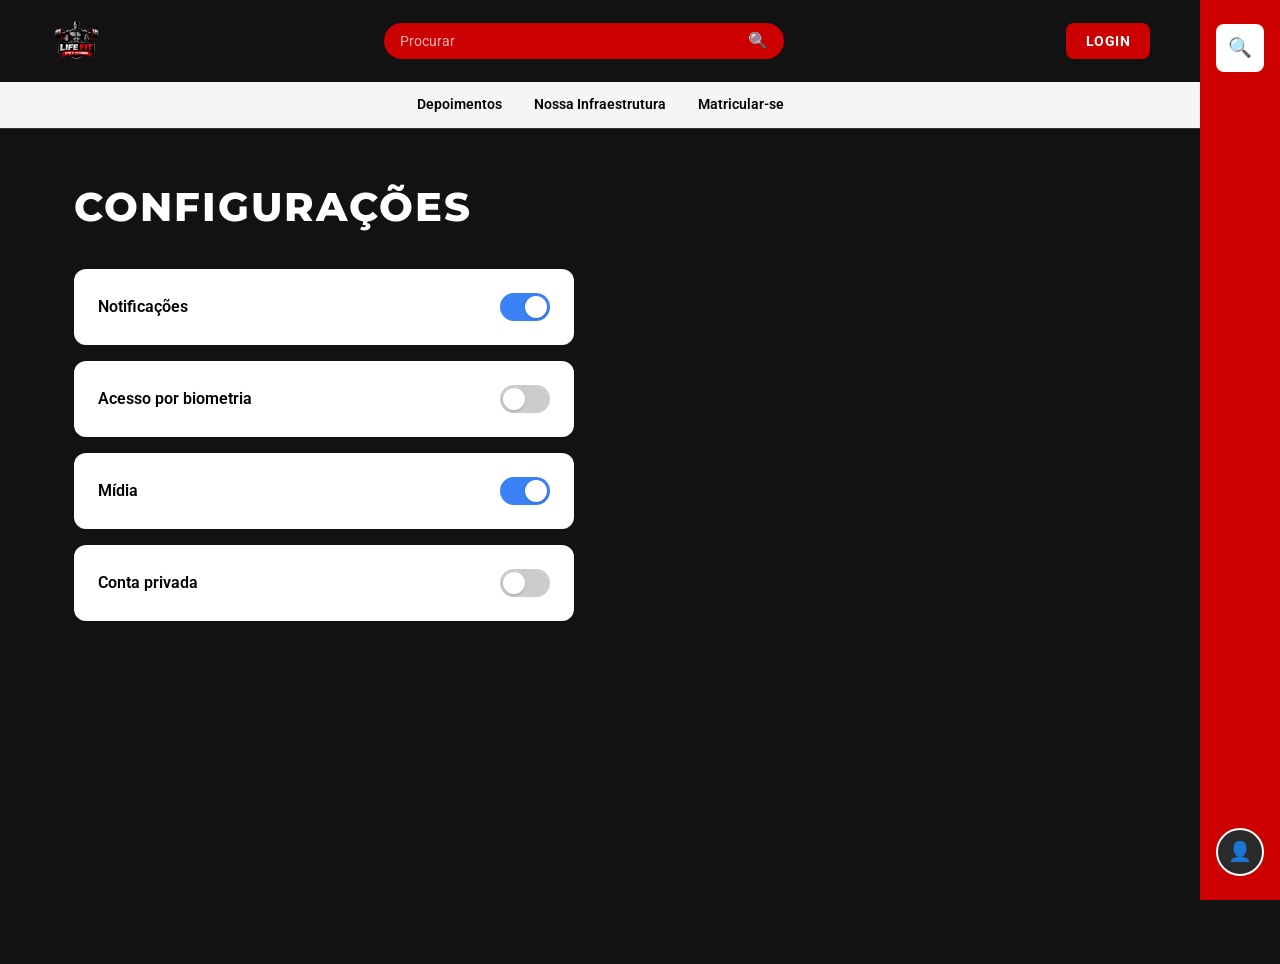
==== pages/configuracoes.html @ d3564101 "feat: refatora site LifeFit conforme Figma da academia" ====
<!DOCTYPE html>
<html lang="pt-BR">
<head>
  <meta charset="UTF-8">
  <meta name="viewport" content="width=device-width, initial-scale=1.0">
  <title>Configurações | LifeFit</title>
  <link rel="preconnect" href="https://fonts.googleapis.com">
  <link rel="preconnect" href="https://fonts.gstatic.com" crossorigin>
  <link href="https://fonts.googleapis.com/css2?family=Montserrat:wght@600;700;800&family=Roboto:wght@400;500;700&display=swap" rel="stylesheet">
  <link rel="stylesheet" href="../css/reset.css">
  <link rel="stylesheet" href="../css/variables.css">
  <link rel="stylesheet" href="../css/style.css">
  <link rel="stylesheet" href="../css/responsive.css">
</head>
<body class="has-bottom-nav">

  <div class="app-layout">
    <div class="app-main">
      <header class="header">
        <div class="header__top">
          <a href="../index.html" class="logo">
            <img src="../assets/images/logo.png" alt="LifeFit">
          </a>
          <div class="header__search">
            <input type="search" placeholder="Procurar">
            <span class="header__search-icon">🔍</span>
          </div>
          <a href="login.html" class="btn btn--red">Login</a>
          <button class="menu-toggle" id="menuToggle" aria-label="Abrir menu">
            <span class="menu-toggle__bar"></span>
            <span class="menu-toggle__bar"></span>
            <span class="menu-toggle__bar"></span>
          </button>
        </div>
        <nav class="subnav" id="subnav">
          <a href="depoimentos.html" class="subnav__link">Depoimentos</a>
          <a href="infraestrutura.html" class="subnav__link">Nossa Infraestrutura</a>
          <a href="planos.html" class="subnav__link">Matricular-se</a>
        </nav>
      </header>

      <main class="page-section container">
        <h1 class="page-title">Configurações</h1>

        <div class="settings-list">
          <div class="settings-item">
            <span>Notificações</span>
            <button class="toggle toggle--on" data-toggle aria-label="Notificações">
              <span class="toggle__knob"></span>
            </button>
          </div>
          <div class="settings-item">
            <span>Acesso por biometria</span>
            <button class="toggle" data-toggle aria-label="Biometria">
              <span class="toggle__knob"></span>
            </button>
          </div>
          <div class="settings-item">
            <span>Mídia</span>
            <button class="toggle toggle--on" data-toggle aria-label="Mídia">
              <span class="toggle__knob"></span>
            </button>
          </div>
          <div class="settings-item">
            <span>Conta privada</span>
            <button class="toggle" data-toggle aria-label="Conta privada">
              <span class="toggle__knob"></span>
            </button>
          </div>
        </div>
      </main>

      <nav class="bottom-nav">
        <ul class="bottom-nav__list">
          <li><a href="perfil.html" class="bottom-nav__link"><span class="bottom-nav__icon">👤</span>Perfil</a></li>
          <li><a href="../index.html" class="bottom-nav__link"><span class="bottom-nav__icon">🏠</span>Início</a></li>
          <li><a href="configuracoes.html" class="bottom-nav__link bottom-nav__link--active"><span class="bottom-nav__icon">⚙️</span>Config</a></li>
        </ul>
      </nav>
    </div>
    <aside class="sidebar">
      <div class="sidebar__search">🔍</div>
      <a href="perfil.html" class="sidebar__avatar">👤</a>
    </aside>
  </div>

  <script src="../js/main.js"></script>
  <script src="../js/configuracoes.js"></script>
</body>
</html>
---- css/variables.css ----
/* Variáveis do LifeFit Gym - baseado no Figma */
:root {
  /* Cores principais */
  --color-red: #cc0000;
  --color-red-dark: #a30000;
  --color-red-light: #ff1a1a;

  /* Fundos */
  --color-bg-dark: #121212;
  --color-bg-card: #2a2a2a;
  --color-bg-input: #ffffff;
  --color-bg-nav: #f5f5f5;

  /* Texto */
  --color-white: #ffffff;
  --color-black: #000000;
  --color-gray: #999999;
  --color-gray-light: #cccccc;

  /* Tipografia */
  --font-main: 'Roboto', sans-serif;
  --font-title: 'Montserrat', sans-serif;

  /* Espaçamentos */
  --space-xs: 0.5rem;
  --space-sm: 1rem;
  --space-md: 1.5rem;
  --space-lg: 2rem;
  --space-xl: 3rem;

  /* Bordas */
  --radius-sm: 8px;
  --radius-md: 12px;
  --radius-lg: 20px;
  --radius-full: 9999px;

  /* Layout */
  --sidebar-width: 80px;
  --header-height: 60px;
  --subnav-height: 44px;
  --bottom-nav-height: 64px;
  --container-width: 1100px;
}
---- css/style.css ----
/* Estilos principais - LifeFit Gym & Training */

body {
  font-family: var(--font-main);
  font-size: 1rem;
  line-height: 1.5;
  color: var(--color-white);
  background-color: var(--color-bg-dark);
  min-height: 100vh;
}

body.has-bottom-nav {
  padding-bottom: var(--bottom-nav-height);
}

/* Layout com sidebar vermelha (desktop) */
.app-layout {
  display: flex;
  min-height: 100vh;
}

.app-main {
  flex: 1;
  min-width: 0;
}

.sidebar {
  display: none;
  width: var(--sidebar-width);
  background: var(--color-red);
  flex-direction: column;
  align-items: center;
  justify-content: space-between;
  padding: var(--space-md) 0;
  position: fixed;
  right: 0;
  top: 0;
  bottom: 0;
  z-index: 100;
}

.sidebar__search {
  width: 48px;
  height: 48px;
  background: var(--color-white);
  border-radius: var(--radius-sm);
  display: flex;
  align-items: center;
  justify-content: center;
  font-size: 1.2rem;
}

.sidebar__avatar {
  width: 48px;
  height: 48px;
  border-radius: 50%;
  background: var(--color-bg-card);
  border: 2px solid var(--color-white);
  display: flex;
  align-items: center;
  justify-content: center;
  font-size: 1.2rem;
}

.container {
  max-width: var(--container-width);
  margin: 0 auto;
  padding: 0 var(--space-md);
}

/* Header */
.header {
  background: var(--color-bg-dark);
  border-bottom: 1px solid #333;
}

.header__top {
  display: flex;
  align-items: center;
  gap: var(--space-sm);
  padding: var(--space-sm) var(--space-md);
  max-width: calc(var(--container-width) + var(--space-md) * 2);
  margin: 0 auto;
}

.logo img {
  height: 50px;
  width: auto;
}

.header__search {
  flex: 1;
  max-width: 400px;
  margin: 0 auto;
  position: relative;
}

.header__search input {
  width: 100%;
  padding: 0.6rem 2.5rem 0.6rem 1rem;
  background: var(--color-red);
  border: none;
  border-radius: var(--radius-full);
  color: var(--color-white);
  font-size: 0.9rem;
}

.header__search input::placeholder {
  color: rgba(255, 255, 255, 0.7);
}

.header__search-icon {
  position: absolute;
  right: 1rem;
  top: 50%;
  transform: translateY(-50%);
  color: var(--color-white);
}

.btn {
  display: inline-flex;
  align-items: center;
  justify-content: center;
  padding: 0.5rem 1.25rem;
  font-weight: 700;
  font-size: 0.85rem;
  border-radius: var(--radius-sm);
  transition: all 0.2s;
  text-transform: uppercase;
  letter-spacing: 0.5px;
}

.btn--red {
  background: var(--color-red);
  color: var(--color-white);
}

.btn--red:hover {
  background: var(--color-red-dark);
}

.btn--white {
  background: var(--color-white);
  color: var(--color-black);
}

.btn--white:hover {
  background: var(--color-gray-light);
}

.btn--outline {
  border: 2px solid var(--color-white);
  color: var(--color-white);
  background: transparent;
}

.btn--block {
  width: 100%;
}

.btn--lg {
  padding: 0.85rem 2rem;
  font-size: 1rem;
}

/* Sub-navegação */
.subnav {
  background: var(--color-bg-nav);
  display: flex;
  justify-content: center;
  gap: var(--space-lg);
  padding: 0.75rem var(--space-md);
}

.subnav__link {
  color: var(--color-black);
  font-weight: 600;
  font-size: 0.9rem;
  transition: color 0.2s;
}

.subnav__link:hover,
.subnav__link--active {
  color: var(--color-red);
}

/* Hero */
.hero {
  position: relative;
  min-height: 400px;
  display: flex;
  align-items: flex-end;
  background: linear-gradient(to top, rgba(0,0,0,0.9) 0%, rgba(0,0,0,0.3) 60%),
    url('https://images.unsplash.com/photo-1534438327276-14e5300c3a48?w=1200&q=80') center/cover no-repeat;
}

.hero__content {
  padding: var(--space-xl) var(--space-md);
  max-width: var(--container-width);
  margin: 0 auto;
  width: 100%;
}

.hero__title {
  font-family: var(--font-title);
  font-size: 2rem;
  font-weight: 800;
  text-transform: uppercase;
  line-height: 1.2;
  margin-bottom: var(--space-sm);
  max-width: 500px;
}

.hero__cta {
  font-size: 1.1rem;
  font-weight: 700;
  color: var(--color-white);
}

.hero__cta strong {
  color: var(--color-red-light);
}

/* Seções de página interna */
.page-section {
  padding: var(--space-xl) var(--space-md);
}

.page-title {
  font-family: var(--font-title);
  font-size: 2.5rem;
  font-weight: 800;
  text-transform: uppercase;
  margin-bottom: var(--space-lg);
  letter-spacing: 2px;
}

/* Cards de planos */
.plans-grid {
  display: grid;
  grid-template-columns: repeat(3, 1fr);
  gap: var(--space-md);
  padding: var(--space-lg) 0;
}

.plan-card {
  background: var(--color-bg-card);
  border-radius: var(--radius-md);
  padding: var(--space-lg);
  display: flex;
  flex-direction: column;
}

.plan-card__name {
  font-family: var(--font-title);
  font-size: 1.25rem;
  font-weight: 700;
  margin-bottom: var(--space-sm);
}

.plan-card__price {
  font-size: 2.5rem;
  font-weight: 800;
  margin-bottom: var(--space-md);
}

.plan-card__price span {
  font-size: 1rem;
  font-weight: 400;
  color: var(--color-gray);
}

.plan-card__features {
  flex: 1;
  margin-bottom: var(--space-md);
}

.plan-card__features li {
  padding: 0.4rem 0;
  padding-left: 1.2rem;
  position: relative;
  font-size: 0.9rem;
  color: var(--color-gray-light);
}

.plan-card__features li::before {
  content: '•';
  position: absolute;
  left: 0;
  color: var(--color-red);
}

.plan-card--featured {
  border: 2px solid var(--color-red);
  transform: scale(1.02);
}

/* Infraestrutura - grid de fotos */
.infra-grid {
  display: grid;
  grid-template-columns: repeat(2, 1fr);
  gap: var(--space-sm);
}

.infra-grid__item {
  aspect-ratio: 4/3;
  border-radius: var(--radius-sm);
  overflow: hidden;
  background: var(--color-bg-card);
}

.infra-grid__item img {
  width: 100%;
  height: 100%;
  object-fit: cover;
}

/* Depoimentos */
.testimonial {
  display: grid;
  grid-template-columns: 1fr 1fr;
  gap: var(--space-lg);
  align-items: center;
}

.testimonial__photos {
  display: grid;
  grid-template-columns: 1fr 1fr;
  gap: var(--space-sm);
}

.testimonial__photos img {
  width: 100%;
  border-radius: var(--radius-sm);
  aspect-ratio: 3/4;
  object-fit: cover;
}

.testimonial__quote {
  background: var(--color-bg-card);
  padding: var(--space-lg);
  border-radius: var(--radius-md);
  border-left: 4px solid var(--color-red);
  font-size: 1.1rem;
  font-style: italic;
  margin-bottom: var(--space-md);
}

.testimonial__author {
  color: var(--color-gray);
  font-size: 0.95rem;
}

/* Perfil */
.profile-card {
  background: var(--color-bg-card);
  border-radius: var(--radius-md);
  padding: var(--space-xl);
  max-width: 500px;
  position: relative;
  overflow: hidden;
}

.profile-card::before {
  content: '';
  position: absolute;
  right: -40px;
  bottom: -40px;
  width: 200px;
  height: 200px;
  background: url('https://images.unsplash.com/photo-1534438327276-14e5300c3a48?w=200&q=60') center/cover;
  opacity: 0.1;
  border-radius: 50%;
}

.profile-card__avatar {
  width: 100px;
  height: 100px;
  border-radius: 50%;
  background: var(--color-red);
  display: flex;
  align-items: center;
  justify-content: center;
  font-size: 2.5rem;
  margin-bottom: var(--space-md);
}

.profile-card__info p {
  margin-bottom: 0.5rem;
  color: var(--color-gray-light);
}

.profile-card__info strong {
  color: var(--color-white);
}

.profile-plan {
  background: var(--color-white);
  color: var(--color-black);
  padding: var(--space-md);
  border-radius: var(--radius-sm);
  margin-top: var(--space-lg);
}

.profile-plan__label {
  font-size: 0.85rem;
  color: var(--color-gray);
}

.profile-plan__name {
  font-weight: 700;
  font-size: 1.1rem;
}

/* Configurações */
.settings-list {
  max-width: 500px;
}

.settings-item {
  display: flex;
  align-items: center;
  justify-content: space-between;
  background: var(--color-white);
  color: var(--color-black);
  padding: var(--space-md);
  border-radius: var(--radius-md);
  margin-bottom: var(--space-sm);
  font-weight: 600;
}

/* Toggle switch */
.toggle {
  width: 50px;
  height: 28px;
  background: var(--color-gray-light);
  border-radius: var(--radius-full);
  position: relative;
  cursor: pointer;
  transition: background 0.3s;
}

.toggle--on {
  background: #3b82f6;
}

.toggle__knob {
  position: absolute;
  top: 3px;
  left: 3px;
  width: 22px;
  height: 22px;
  background: var(--color-white);
  border-radius: 50%;
  transition: transform 0.3s;
  box-shadow: 0 1px 3px rgba(0,0,0,0.2);
}

.toggle--on .toggle__knob {
  transform: translateX(22px);
}

/* Login */
.login-page {
  min-height: 100vh;
  display: flex;
  align-items: center;
  justify-content: center;
  background: linear-gradient(rgba(0,0,0,0.7), rgba(0,0,0,0.7)),
    url('https://images.unsplash.com/photo-1534438327276-14e5300c3a48?w=1200&q=80') center/cover no-repeat;
  padding: var(--space-md);
}

.login-box {
  width: 100%;
  max-width: 380px;
  text-align: center;
}

.login-box__logo {
  margin-bottom: var(--space-xl);
}

.login-box__logo img {
  max-width: 200px;
  margin: 0 auto;
}

.login-form .form-group {
  margin-bottom: var(--space-sm);
  text-align: left;
}

.login-form label {
  display: block;
  font-size: 0.85rem;
  margin-bottom: 0.3rem;
  color: var(--color-gray-light);
}

.login-form input {
  width: 100%;
  padding: 0.85rem 1rem;
  border: none;
  border-radius: var(--radius-sm);
  font-size: 1rem;
}

.login-form .btn--red {
  width: 100%;
  padding: 0.85rem;
  margin-top: var(--space-sm);
  font-size: 1rem;
}

.login-form__forgot {
  display: block;
  color: var(--color-red-light);
  font-size: 0.85rem;
  margin: var(--space-sm) 0 var(--space-md);
}

.login-divider {
  border: none;
  border-top: 1px solid #444;
  margin: var(--space-md) 0;
}

.login-social .btn {
  width: 100%;
  margin-bottom: var(--space-sm);
  color: var(--color-red);
  font-weight: 600;
}

/* Sobre / Resumo */
.about-box {
  background: #e8e8e8;
  color: var(--color-black);
  border-radius: var(--radius-md);
  padding: var(--space-xl);
}

.about-box__title {
  display: inline-block;
  background: var(--color-red);
  color: var(--color-white);
  padding: 0.5rem 1.5rem;
  font-family: var(--font-title);
  font-weight: 800;
  font-size: 1.5rem;
  margin-bottom: var(--space-md);
}

.about-grid {
  display: grid;
  grid-template-columns: 1fr 1fr;
  gap: var(--space-md);
  margin-top: var(--space-lg);
}

.about-feature {
  background: var(--color-red);
  color: var(--color-white);
  padding: var(--space-md);
  border-radius: var(--radius-sm);
}

.about-feature h3 {
  font-weight: 800;
  margin-bottom: var(--space-sm);
  text-transform: uppercase;
}

.about-feature li {
  list-style: disc;
  margin-left: 1.2rem;
  font-size: 0.9rem;
  margin-bottom: 0.3rem;
}

.about-team {
  background: var(--color-red);
  color: var(--color-white);
  padding: var(--space-md);
  border-radius: var(--radius-sm);
  margin-top: var(--space-md);
  text-align: center;
  font-weight: 700;
}

/* Contato */
.contact-grid {
  display: grid;
  grid-template-columns: 1fr 1.5fr;
  gap: var(--space-xl);
}

.contact-info__item {
  display: flex;
  gap: var(--space-sm);
  margin-bottom: var(--space-md);
  color: var(--color-gray-light);
}

.contact-form {
  background: var(--color-bg-card);
  padding: var(--space-lg);
  border-radius: var(--radius-md);
}

.form-group {
  margin-bottom: var(--space-md);
}

.form-group label {
  display: block;
  font-weight: 600;
  margin-bottom: 0.4rem;
  font-size: 0.9rem;
}

.form-group input,
.form-group select,
.form-group textarea {
  width: 100%;
  padding: 0.75rem 1rem;
  border: 2px solid #444;
  border-radius: var(--radius-sm);
  background: var(--color-bg-dark);
  color: var(--color-white);
}

.form-group input:focus,
.form-group select:focus,
.form-group textarea:focus {
  outline: none;
  border-color: var(--color-red);
}

.form-group input.error,
.form-group select.error,
.form-group textarea.error {
  border-color: var(--color-red-light);
}

.form-error {
  display: block;
  color: var(--color-red-light);
  font-size: 0.8rem;
  margin-top: 0.25rem;
}

.form-success {
  margin-top: var(--space-md);
  padding: var(--space-sm);
  background: rgba(204, 0, 0, 0.2);
  border: 1px solid var(--color-red);
  border-radius: var(--radius-sm);
  text-align: center;
}

/* Modal */
.modal-overlay {
  display: none;
  position: fixed;
  inset: 0;
  background: rgba(0, 0, 0, 0.7);
  z-index: 2000;
  align-items: center;
  justify-content: center;
  padding: var(--space-md);
}

.modal-overlay--open {
  display: flex;
}

.modal {
  background: var(--color-white);
  color: var(--color-black);
  padding: var(--space-xl);
  border-radius: var(--radius-lg);
  max-width: 400px;
  width: 100%;
  text-align: center;
}

.modal__title {
  font-weight: 700;
  margin-bottom: var(--space-lg);
  font-size: 1.1rem;
}

.modal__actions {
  display: flex;
  gap: var(--space-sm);
  justify-content: center;
}

.modal__btn--yes {
  background: #22c55e;
  color: white;
  padding: 0.6rem 2rem;
  border-radius: var(--radius-full);
  font-weight: 700;
}

.modal__btn--no {
  background: var(--color-red);
  color: white;
  padding: 0.6rem 2rem;
  border-radius: var(--radius-full);
  font-weight: 700;
}

/* Bottom navigation (mobile) */
.bottom-nav {
  display: none;
  position: fixed;
  bottom: 0;
  left: 0;
  right: 0;
  height: var(--bottom-nav-height);
  background: rgba(42, 42, 42, 0.95);
  backdrop-filter: blur(10px);
  border-top: 1px solid #444;
  z-index: 1000;
}

.bottom-nav__list {
  display: flex;
  justify-content: space-around;
  align-items: center;
  height: 100%;
  max-width: 400px;
  margin: 0 auto;
}

.bottom-nav__link {
  display: flex;
  flex-direction: column;
  align-items: center;
  gap: 0.2rem;
  color: var(--color-gray);
  font-size: 0.7rem;
  padding: var(--space-xs);
}

.bottom-nav__link--active {
  color: var(--color-red);
}

.bottom-nav__icon {
  font-size: 1.4rem;
}

/* Planos - tela de seleção */
.plans-select {
  min-height: 80vh;
  display: flex;
  flex-direction: column;
  align-items: center;
  justify-content: center;
  padding: var(--space-xl) var(--space-md);
  background: linear-gradient(rgba(0,0,0,0.8), rgba(0,0,0,0.8)),
    url('https://images.unsplash.com/photo-1583454110551-21f2fa2afe61?w=1200&q=80') center/cover no-repeat;
}

.plans-select__logo img {
  max-width: 220px;
  margin-bottom: var(--space-xl);
}

.plans-select__btn {
  width: 100%;
  max-width: 320px;
  padding: 1rem;
  margin-bottom: var(--space-sm);
  background: var(--color-bg-card);
  color: var(--color-white);
  border-radius: var(--radius-sm);
  font-weight: 800;
  font-size: 1rem;
  letter-spacing: 1px;
  transition: background 0.2s;
}

.plans-select__btn:hover {
  background: var(--color-red);
}

.plans-select__back {
  margin-top: var(--space-md);
  background: var(--color-gray-light);
  color: var(--color-black);
  padding: 0.6rem 2rem;
  border-radius: var(--radius-sm);
  font-weight: 600;
}

/* Detalhe do plano */
.plan-detail {
  padding: var(--space-xl) var(--space-md);
  max-width: 500px;
  margin: 0 auto;
}

.menu-toggle {
  display: none;
  flex-direction: column;
  gap: 5px;
  padding: 0.5rem;
}

.menu-toggle__bar {
  width: 24px;
  height: 2px;
  background: var(--color-white);
}
---- css/responsive.css ----
/* Responsividade - LifeFit Gym */

@media (min-width: 1024px) {
  .sidebar {
    display: flex;
  }

  .app-main {
    margin-right: var(--sidebar-width);
  }
}

@media (max-width: 1024px) {
  .plans-grid {
    grid-template-columns: 1fr;
    max-width: 400px;
    margin: 0 auto;
  }

  .plan-card--featured {
    transform: none;
  }

  .about-grid {
    grid-template-columns: 1fr;
  }
}

@media (max-width: 768px) {
  .bottom-nav {
    display: block;
  }

  body.has-bottom-nav {
    padding-bottom: var(--bottom-nav-height);
  }

  .header__search {
    display: none;
  }

  .menu-toggle {
    display: flex;
    margin-left: auto;
  }

  .subnav {
    flex-wrap: wrap;
    gap: var(--space-sm);
    font-size: 0.8rem;
  }

  .hero__title {
    font-size: 1.4rem;
  }

  .page-title {
    font-size: 1.75rem;
  }

  .testimonial {
    grid-template-columns: 1fr;
  }

  .infra-grid {
    grid-template-columns: 1fr;
  }

  .contact-grid {
    grid-template-columns: 1fr;
  }

  .header__top .btn--red {
    display: none;
  }

  /* Subnav vira menu mobile */
  .subnav {
    display: none;
    flex-direction: column;
    position: absolute;
    top: 100%;
    left: 0;
    right: 0;
    background: var(--color-bg-nav);
    z-index: 999;
    padding: var(--space-md);
  }

  .subnav--open {
    display: flex;
  }

  .header {
    position: relative;
  }
}

@media (max-width: 480px) {
  .logo img {
    height: 40px;
  }

  .hero {
    min-height: 300px;
  }

  .plan-card__price {
    font-size: 2rem;
  }
}
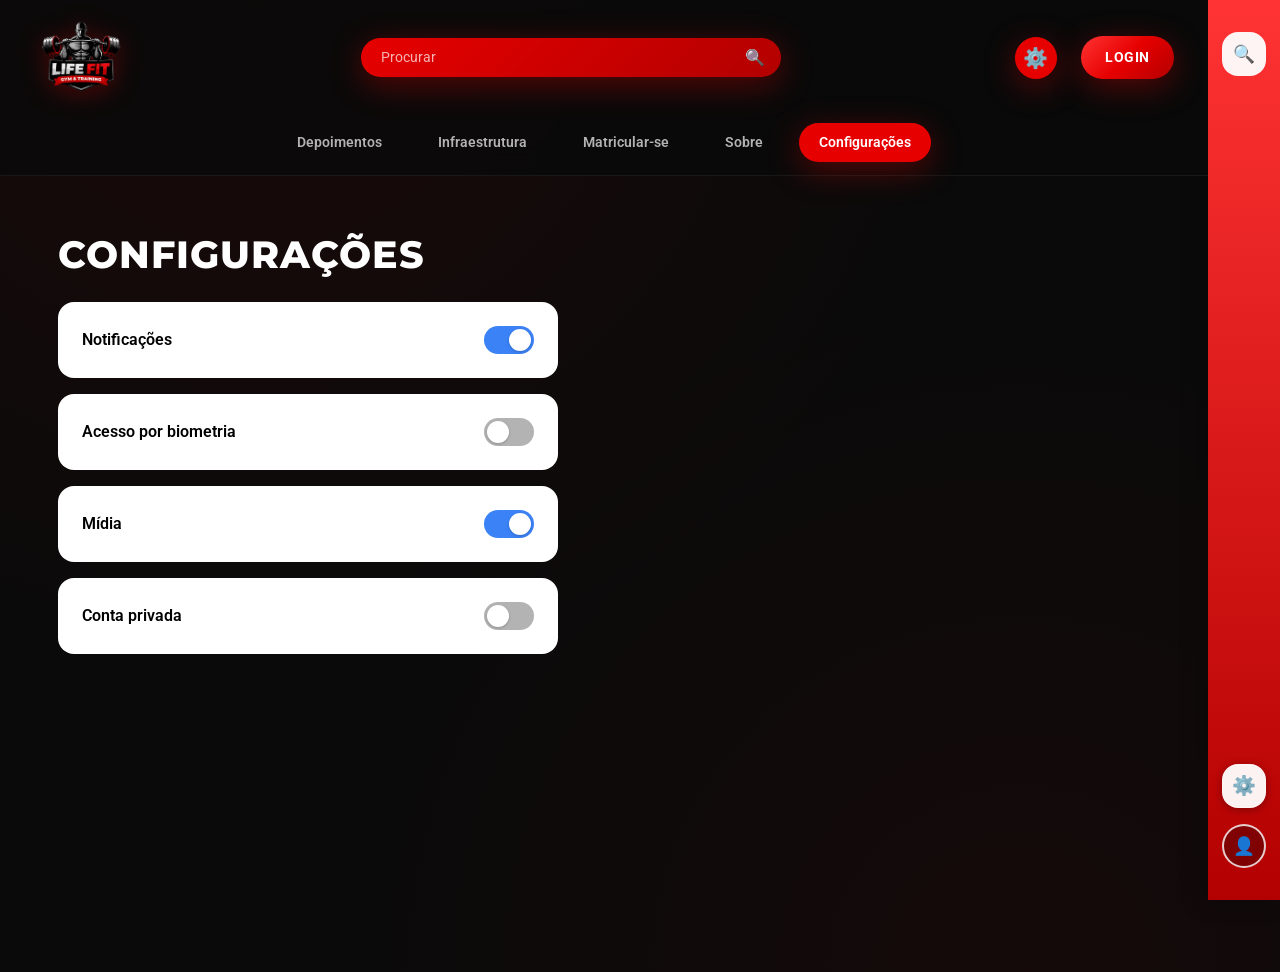
==== commit a7f75e65: "fix: atualiza equipe e torna Configuracoes visivel no menu" ====
--- a/pages/configuracoes.html
+++ b/pages/configuracoes.html
@@ -25,6 +25,7 @@
             <input type="search" placeholder="Procurar">
             <span class="header__search-icon">🔍</span>
           </div>
+          <a href="configuracoes.html" class="header__icon-btn header__icon-btn--active" title="Configurações" aria-label="Configurações">⚙️</a>
           <a href="login.html" class="btn btn--red">Login</a>
           <button class="menu-toggle" id="menuToggle" aria-label="Abrir menu">
             <span class="menu-toggle__bar"></span>
@@ -34,8 +35,10 @@
         </div>
         <nav class="subnav" id="subnav">
           <a href="depoimentos.html" class="subnav__link">Depoimentos</a>
-          <a href="infraestrutura.html" class="subnav__link">Nossa Infraestrutura</a>
+          <a href="infraestrutura.html" class="subnav__link">Infraestrutura</a>
           <a href="planos.html" class="subnav__link">Matricular-se</a>
+          <a href="sobre.html" class="subnav__link">Sobre</a>
+          <a href="configuracoes.html" class="subnav__link subnav__link--active">Configurações</a>
         </nav>
       </header>
 
@@ -74,13 +77,16 @@
         <ul class="bottom-nav__list">
           <li><a href="perfil.html" class="bottom-nav__link"><span class="bottom-nav__icon">👤</span>Perfil</a></li>
           <li><a href="../index.html" class="bottom-nav__link"><span class="bottom-nav__icon">🏠</span>Início</a></li>
-          <li><a href="configuracoes.html" class="bottom-nav__link bottom-nav__link--active"><span class="bottom-nav__icon">⚙️</span>Config</a></li>
+          <li><a href="configuracoes.html" class="bottom-nav__link bottom-nav__link--active"><span class="bottom-nav__icon">⚙️</span>Configurações</a></li>
         </ul>
       </nav>
     </div>
     <aside class="sidebar">
       <div class="sidebar__search">🔍</div>
-      <a href="perfil.html" class="sidebar__avatar">👤</a>
+      <div class="sidebar__bottom">
+        <a href="configuracoes.html" class="sidebar__icon-btn sidebar__icon-btn--active" title="Configurações">⚙️</a>
+        <a href="perfil.html" class="sidebar__avatar">👤</a>
+      </div>
     </aside>
   </div>
 
--- a/css/variables.css
+++ b/css/variables.css
@@ -1,43 +1,46 @@
-/* Variáveis do LifeFit Gym - baseado no Figma */
+/* Variáveis do LifeFit Gym */
 :root {
-  /* Cores principais */
-  --color-red: #cc0000;
-  --color-red-dark: #a30000;
-  --color-red-light: #ff1a1a;
+  --color-red: #e60000;
+  --color-red-dark: #b30000;
+  --color-red-light: #ff3333;
+  --color-red-glow: rgba(230, 0, 0, 0.35);
 
-  /* Fundos */
-  --color-bg-dark: #121212;
-  --color-bg-card: #2a2a2a;
+  --color-bg-dark: #0a0a0a;
+  --color-bg-elevated: #161616;
+  --color-bg-card: #1f1f1f;
+  --color-bg-card-hover: #282828;
   --color-bg-input: #ffffff;
-  --color-bg-nav: #f5f5f5;
+  --color-bg-nav: transparent;
 
-  /* Texto */
   --color-white: #ffffff;
   --color-black: #000000;
-  --color-gray: #999999;
-  --color-gray-light: #cccccc;
+  --color-gray: #888888;
+  --color-gray-light: #b3b3b3;
 
-  /* Tipografia */
   --font-main: 'Roboto', sans-serif;
   --font-title: 'Montserrat', sans-serif;
 
-  /* Espaçamentos */
   --space-xs: 0.5rem;
   --space-sm: 1rem;
   --space-md: 1.5rem;
   --space-lg: 2rem;
   --space-xl: 3rem;
+  --space-2xl: 5rem;
 
-  /* Bordas */
-  --radius-sm: 8px;
-  --radius-md: 12px;
-  --radius-lg: 20px;
+  --radius-sm: 10px;
+  --radius-md: 16px;
+  --radius-lg: 24px;
+  --radius-xl: 32px;
   --radius-full: 9999px;
 
-  /* Layout */
-  --sidebar-width: 80px;
-  --header-height: 60px;
-  --subnav-height: 44px;
-  --bottom-nav-height: 64px;
-  --container-width: 1100px;
+  --shadow-sm: 0 2px 8px rgba(0, 0, 0, 0.3);
+  --shadow-md: 0 8px 24px rgba(0, 0, 0, 0.4);
+  --shadow-lg: 0 16px 48px rgba(0, 0, 0, 0.5);
+  --shadow-red: 0 8px 32px var(--color-red-glow);
+
+  --sidebar-width: 72px;
+  --header-height: 88px;
+  --bottom-nav-height: 72px;
+  --container-width: 1140px;
+  --logo-height: 88px;
 }
--- a/css/style.css
+++ b/css/style.css
@@ -3,9 +3,12 @@
 body {
   font-family: var(--font-main);
   font-size: 1rem;
-  line-height: 1.5;
+  line-height: 1.6;
   color: var(--color-white);
   background-color: var(--color-bg-dark);
+  background-image:
+    radial-gradient(ellipse at 20% 0%, rgba(230, 0, 0, 0.08) 0%, transparent 50%),
+    radial-gradient(ellipse at 80% 100%, rgba(230, 0, 0, 0.05) 0%, transparent 50%);
   min-height: 100vh;
 }
 
@@ -27,39 +30,82 @@
 .sidebar {
   display: none;
   width: var(--sidebar-width);
-  background: var(--color-red);
+  background: linear-gradient(180deg, var(--color-red-light) 0%, var(--color-red-dark) 100%);
   flex-direction: column;
   align-items: center;
   justify-content: space-between;
-  padding: var(--space-md) 0;
+  padding: var(--space-lg) 0;
   position: fixed;
   right: 0;
   top: 0;
   bottom: 0;
   z-index: 100;
+  box-shadow: -4px 0 24px rgba(0, 0, 0, 0.3);
 }
 
 .sidebar__search {
-  width: 48px;
-  height: 48px;
-  background: var(--color-white);
-  border-radius: var(--radius-sm);
+  width: 44px;
+  height: 44px;
+  background: rgba(255, 255, 255, 0.95);
+  border-radius: var(--radius-md);
+  display: flex;
+  align-items: center;
+  justify-content: center;
+  font-size: 1.1rem;
+  transition: transform 0.2s, box-shadow 0.2s;
+  cursor: pointer;
+}
+
+.sidebar__search:hover {
+  transform: scale(1.08);
+  box-shadow: var(--shadow-sm);
+}
+
+.sidebar__avatar {
+  width: 44px;
+  height: 44px;
+  border-radius: 50%;
+  background: rgba(0, 0, 0, 0.3);
+  border: 2px solid rgba(255, 255, 255, 0.8);
+  display: flex;
+  align-items: center;
+  justify-content: center;
+  font-size: 1.1rem;
+  transition: transform 0.2s;
+}
+
+.sidebar__avatar:hover {
+  transform: scale(1.1);
+}
+
+.sidebar__bottom {
+  display: flex;
+  flex-direction: column;
+  gap: var(--space-sm);
+  align-items: center;
+}
+
+.sidebar__icon-btn {
+  width: 44px;
+  height: 44px;
+  border-radius: var(--radius-md);
+  background: rgba(255, 255, 255, 0.15);
+  border: 1px solid rgba(255, 255, 255, 0.3);
   display: flex;
   align-items: center;
   justify-content: center;
   font-size: 1.2rem;
-}
-
-.sidebar__avatar {
-  width: 48px;
-  height: 48px;
-  border-radius: 50%;
-  background: var(--color-bg-card);
-  border: 2px solid var(--color-white);
-  display: flex;
-  align-items: center;
-  justify-content: center;
-  font-size: 1.2rem;
+  transition: all 0.2s;
+}
+
+.sidebar__icon-btn:hover {
+  background: rgba(255, 255, 255, 0.95);
+  transform: scale(1.08);
+}
+
+.sidebar__icon-btn--active {
+  background: rgba(255, 255, 255, 0.95);
+  box-shadow: var(--shadow-sm);
 }
 
 .container {
@@ -70,39 +116,66 @@
 
 /* Header */
 .header {
-  background: var(--color-bg-dark);
-  border-bottom: 1px solid #333;
+  position: sticky;
+  top: 0;
+  z-index: 500;
+  background: rgba(10, 10, 10, 0.85);
+  backdrop-filter: blur(16px);
+  border-bottom: 1px solid rgba(255, 255, 255, 0.06);
 }
 
 .header__top {
   display: flex;
   align-items: center;
-  gap: var(--space-sm);
-  padding: var(--space-sm) var(--space-md);
+  gap: var(--space-md);
+  padding: 0.6rem var(--space-md);
   max-width: calc(var(--container-width) + var(--space-md) * 2);
   margin: 0 auto;
 }
 
+.logo {
+  display: flex;
+  align-items: center;
+  flex-shrink: 0;
+  padding: 0.25rem 0;
+}
+
 .logo img {
-  height: 50px;
+  height: var(--logo-height);
   width: auto;
+  max-width: 200px;
+  object-fit: contain;
+  filter: drop-shadow(0 4px 12px rgba(230, 0, 0, 0.3));
+  transition: transform 0.3s ease;
+}
+
+.logo:hover img {
+  transform: scale(1.04);
 }
 
 .header__search {
   flex: 1;
-  max-width: 400px;
+  max-width: 420px;
   margin: 0 auto;
   position: relative;
 }
 
 .header__search input {
   width: 100%;
-  padding: 0.6rem 2.5rem 0.6rem 1rem;
-  background: var(--color-red);
+  padding: 0.7rem 2.75rem 0.7rem 1.25rem;
+  background: linear-gradient(135deg, var(--color-red) 0%, var(--color-red-dark) 100%);
   border: none;
   border-radius: var(--radius-full);
   color: var(--color-white);
   font-size: 0.9rem;
+  box-shadow: var(--shadow-red);
+  transition: box-shadow 0.3s, transform 0.2s;
+}
+
+.header__search input:focus {
+  outline: none;
+  box-shadow: 0 8px 32px var(--color-red-glow), 0 0 0 2px rgba(255, 255, 255, 0.15);
+  transform: translateY(-1px);
 }
 
 .header__search input::placeholder {
@@ -117,41 +190,77 @@
   color: var(--color-white);
 }
 
+.header__icon-btn {
+  display: flex;
+  align-items: center;
+  justify-content: center;
+  width: 42px;
+  height: 42px;
+  font-size: 1.25rem;
+  border-radius: var(--radius-full);
+  background: rgba(255, 255, 255, 0.08);
+  border: 1px solid rgba(255, 255, 255, 0.12);
+  flex-shrink: 0;
+  transition: all 0.25s ease;
+}
+
+.header__icon-btn:hover {
+  background: rgba(230, 0, 0, 0.2);
+  border-color: var(--color-red);
+  transform: scale(1.05);
+}
+
+.header__icon-btn--active {
+  background: var(--color-red);
+  border-color: var(--color-red);
+  box-shadow: var(--shadow-red);
+}
+
 .btn {
   display: inline-flex;
   align-items: center;
   justify-content: center;
-  padding: 0.5rem 1.25rem;
+  padding: 0.65rem 1.5rem;
   font-weight: 700;
   font-size: 0.85rem;
-  border-radius: var(--radius-sm);
-  transition: all 0.2s;
+  border-radius: var(--radius-full);
+  transition: all 0.25s ease;
   text-transform: uppercase;
-  letter-spacing: 0.5px;
+  letter-spacing: 0.6px;
 }
 
 .btn--red {
-  background: var(--color-red);
-  color: var(--color-white);
+  background: linear-gradient(135deg, var(--color-red-light) 0%, var(--color-red) 50%, var(--color-red-dark) 100%);
+  color: var(--color-white);
+  box-shadow: var(--shadow-red);
 }
 
 .btn--red:hover {
-  background: var(--color-red-dark);
+  transform: translateY(-2px);
+  box-shadow: 0 12px 36px var(--color-red-glow);
 }
 
 .btn--white {
   background: var(--color-white);
   color: var(--color-black);
+  box-shadow: var(--shadow-sm);
 }
 
 .btn--white:hover {
-  background: var(--color-gray-light);
+  transform: translateY(-2px);
+  box-shadow: var(--shadow-md);
 }
 
 .btn--outline {
-  border: 2px solid var(--color-white);
-  color: var(--color-white);
-  background: transparent;
+  border: 2px solid rgba(255, 255, 255, 0.6);
+  color: var(--color-white);
+  background: rgba(255, 255, 255, 0.05);
+  backdrop-filter: blur(4px);
+}
+
+.btn--outline:hover {
+  background: rgba(255, 255, 255, 0.12);
+  border-color: var(--color-white);
 }
 
 .btn--block {
@@ -165,60 +274,154 @@
 
 /* Sub-navegação */
 .subnav {
-  background: var(--color-bg-nav);
   display: flex;
   justify-content: center;
-  gap: var(--space-lg);
-  padding: 0.75rem var(--space-md);
+  gap: var(--space-sm);
+  padding: 0.5rem var(--space-md) 0.85rem;
 }
 
 .subnav__link {
-  color: var(--color-black);
+  color: var(--color-gray-light);
   font-weight: 600;
-  font-size: 0.9rem;
-  transition: color 0.2s;
-}
-
-.subnav__link:hover,
+  font-size: 0.88rem;
+  padding: 0.5rem 1.25rem;
+  border-radius: var(--radius-full);
+  transition: all 0.25s ease;
+}
+
+.subnav__link:hover {
+  color: var(--color-white);
+  background: rgba(255, 255, 255, 0.08);
+}
+
 .subnav__link--active {
-  color: var(--color-red);
+  color: var(--color-white);
+  background: var(--color-red);
+  box-shadow: var(--shadow-red);
+}
+
+.text-red {
+  color: var(--color-red-light);
 }
 
 /* Hero */
 .hero {
   position: relative;
-  min-height: 400px;
+  min-height: 520px;
   display: flex;
   align-items: flex-end;
-  background: linear-gradient(to top, rgba(0,0,0,0.9) 0%, rgba(0,0,0,0.3) 60%),
-    url('https://images.unsplash.com/photo-1534438327276-14e5300c3a48?w=1200&q=80') center/cover no-repeat;
+  overflow: hidden;
+  background: url('https://images.unsplash.com/photo-1534438327276-14e5300c3a48?w=1400&q=85') center/cover no-repeat;
+}
+
+.hero__overlay {
+  position: absolute;
+  inset: 0;
+  background:
+    linear-gradient(105deg, rgba(0, 0, 0, 0.92) 0%, rgba(0, 0, 0, 0.5) 45%, rgba(230, 0, 0, 0.15) 100%),
+    linear-gradient(to top, var(--color-bg-dark) 0%, transparent 40%);
 }
 
 .hero__content {
-  padding: var(--space-xl) var(--space-md);
+  position: relative;
+  z-index: 1;
+  padding: var(--space-2xl) var(--space-md) var(--space-xl);
   max-width: var(--container-width);
   margin: 0 auto;
   width: 100%;
 }
 
+.hero__badge {
+  display: inline-block;
+  padding: 0.4rem 1rem;
+  background: rgba(230, 0, 0, 0.2);
+  border: 1px solid rgba(230, 0, 0, 0.4);
+  border-radius: var(--radius-full);
+  font-size: 0.8rem;
+  font-weight: 600;
+  margin-bottom: var(--space-md);
+  letter-spacing: 0.5px;
+}
+
 .hero__title {
   font-family: var(--font-title);
-  font-size: 2rem;
+  font-size: clamp(1.75rem, 4vw, 3rem);
   font-weight: 800;
   text-transform: uppercase;
-  line-height: 1.2;
-  margin-bottom: var(--space-sm);
-  max-width: 500px;
+  line-height: 1.15;
+  margin-bottom: var(--space-md);
+  max-width: 580px;
+  text-shadow: 0 2px 20px rgba(0, 0, 0, 0.5);
 }
 
 .hero__cta {
-  font-size: 1.1rem;
-  font-weight: 700;
-  color: var(--color-white);
+  font-size: 1.05rem;
+  font-weight: 500;
+  color: var(--color-gray-light);
+  margin-bottom: var(--space-lg);
+  max-width: 480px;
 }
 
 .hero__cta strong {
   color: var(--color-red-light);
+  font-weight: 700;
+}
+
+.hero__actions {
+  display: flex;
+  flex-wrap: wrap;
+  gap: var(--space-sm);
+  margin-bottom: var(--space-xl);
+}
+
+.hero__stats {
+  display: flex;
+  gap: var(--space-xl);
+  padding-top: var(--space-md);
+  border-top: 1px solid rgba(255, 255, 255, 0.1);
+}
+
+.hero__stat {
+  display: flex;
+  flex-direction: column;
+}
+
+.hero__stat strong {
+  font-family: var(--font-title);
+  font-size: 1.75rem;
+  font-weight: 800;
+  color: var(--color-red-light);
+  line-height: 1.2;
+}
+
+.hero__stat span {
+  font-size: 0.8rem;
+  color: var(--color-gray);
+  text-transform: uppercase;
+  letter-spacing: 0.5px;
+}
+
+/* Section headers */
+.section-header {
+  text-align: center;
+  margin-bottom: var(--space-xl);
+}
+
+.section-tag {
+  display: inline-block;
+  color: var(--color-red-light);
+  font-size: 0.8rem;
+  font-weight: 700;
+  text-transform: uppercase;
+  letter-spacing: 2px;
+  margin-bottom: var(--space-xs);
+}
+
+.section-desc {
+  color: var(--color-gray);
+  font-size: 1.05rem;
+  max-width: 500px;
+  margin: 0 auto;
 }
 
 /* Seções de página interna */
@@ -228,40 +431,90 @@
 
 .page-title {
   font-family: var(--font-title);
-  font-size: 2.5rem;
+  font-size: clamp(1.75rem, 3vw, 2.5rem);
   font-weight: 800;
   text-transform: uppercase;
-  margin-bottom: var(--space-lg);
-  letter-spacing: 2px;
+  margin-bottom: var(--space-sm);
+  letter-spacing: 1px;
 }
 
 /* Cards de planos */
 .plans-grid {
   display: grid;
   grid-template-columns: repeat(3, 1fr);
-  gap: var(--space-md);
-  padding: var(--space-lg) 0;
+  gap: var(--space-lg);
+  padding: var(--space-md) 0 var(--space-xl);
 }
 
 .plan-card {
-  background: var(--color-bg-card);
-  border-radius: var(--radius-md);
+  background: linear-gradient(160deg, var(--color-bg-card) 0%, var(--color-bg-elevated) 100%);
+  border: 1px solid rgba(255, 255, 255, 0.06);
+  border-radius: var(--radius-lg);
   padding: var(--space-lg);
   display: flex;
   flex-direction: column;
+  position: relative;
+  overflow: hidden;
+  transition: transform 0.3s ease, box-shadow 0.3s ease, border-color 0.3s;
+}
+
+.plan-card::before {
+  content: '';
+  position: absolute;
+  top: 0;
+  left: 0;
+  right: 0;
+  height: 4px;
+  background: linear-gradient(90deg, var(--color-red-dark), var(--color-red-light));
+  opacity: 0.6;
+  transition: opacity 0.3s;
+}
+
+.plan-card:hover {
+  transform: translateY(-8px);
+  box-shadow: var(--shadow-lg);
+  border-color: rgba(230, 0, 0, 0.3);
+}
+
+.plan-card:hover::before {
+  opacity: 1;
+}
+
+.plan-card__icon {
+  font-size: 2rem;
+  margin-bottom: var(--space-sm);
+  display: block;
+}
+
+.plan-card__badge {
+  position: absolute;
+  top: 1rem;
+  right: 1rem;
+  background: var(--color-red);
+  color: white;
+  font-size: 0.7rem;
+  font-weight: 700;
+  padding: 0.3rem 0.75rem;
+  border-radius: var(--radius-full);
+  text-transform: uppercase;
+  letter-spacing: 0.5px;
 }
 
 .plan-card__name {
   font-family: var(--font-title);
-  font-size: 1.25rem;
+  font-size: 1.3rem;
   font-weight: 700;
   margin-bottom: var(--space-sm);
 }
 
 .plan-card__price {
-  font-size: 2.5rem;
+  font-size: 2.75rem;
   font-weight: 800;
   margin-bottom: var(--space-md);
+  background: linear-gradient(135deg, #fff 30%, var(--color-gray-light));
+  -webkit-background-clip: text;
+  -webkit-text-fill-color: transparent;
+  background-clip: text;
 }
 
 .plan-card__price span {
@@ -291,8 +544,78 @@
 }
 
 .plan-card--featured {
-  border: 2px solid var(--color-red);
-  transform: scale(1.02);
+  border-color: rgba(230, 0, 0, 0.4);
+  box-shadow: var(--shadow-red);
+  transform: scale(1.03);
+}
+
+.plan-card--featured::before {
+  opacity: 1;
+  height: 5px;
+}
+
+.plan-card--featured:hover {
+  transform: scale(1.03) translateY(-8px);
+}
+
+/* Destaques */
+.highlights {
+  padding: var(--space-xl) 0 var(--space-2xl);
+  background: linear-gradient(180deg, transparent 0%, rgba(230, 0, 0, 0.04) 50%, transparent 100%);
+}
+
+.highlights__grid {
+  display: grid;
+  grid-template-columns: repeat(3, 1fr);
+  gap: var(--space-md);
+}
+
+.highlight-card {
+  background: var(--color-bg-card);
+  border: 1px solid rgba(255, 255, 255, 0.06);
+  border-radius: var(--radius-lg);
+  padding: var(--space-lg);
+  text-align: center;
+  transition: all 0.3s ease;
+}
+
+.highlight-card:hover {
+  transform: translateY(-6px);
+  border-color: rgba(230, 0, 0, 0.35);
+  box-shadow: var(--shadow-red);
+  background: var(--color-bg-card-hover);
+}
+
+.highlight-card__icon {
+  font-size: 2.5rem;
+  display: block;
+  margin-bottom: var(--space-sm);
+}
+
+.highlight-card h3 {
+  font-family: var(--font-title);
+  font-size: 1.1rem;
+  font-weight: 700;
+  margin-bottom: 0.5rem;
+  color: var(--color-white);
+}
+
+.highlight-card p {
+  font-size: 0.9rem;
+  color: var(--color-gray);
+  line-height: 1.5;
+}
+
+/* Animação scroll */
+[data-animate] {
+  opacity: 0;
+  transform: translateY(24px);
+  transition: opacity 0.6s ease, transform 0.6s ease;
+}
+
+[data-animate].is-visible {
+  opacity: 1;
+  transform: translateY(0);
 }
 
 /* Infraestrutura - grid de fotos */
@@ -304,9 +627,15 @@
 
 .infra-grid__item {
   aspect-ratio: 4/3;
-  border-radius: var(--radius-sm);
+  border-radius: var(--radius-lg);
   overflow: hidden;
   background: var(--color-bg-card);
+  transition: transform 0.3s ease, box-shadow 0.3s;
+}
+
+.infra-grid__item:hover {
+  transform: scale(1.02);
+  box-shadow: var(--shadow-md);
 }
 
 .infra-grid__item img {
@@ -337,13 +666,14 @@
 }
 
 .testimonial__quote {
-  background: var(--color-bg-card);
+  background: linear-gradient(135deg, var(--color-bg-card) 0%, var(--color-bg-elevated) 100%);
   padding: var(--space-lg);
-  border-radius: var(--radius-md);
+  border-radius: var(--radius-lg);
   border-left: 4px solid var(--color-red);
   font-size: 1.1rem;
   font-style: italic;
   margin-bottom: var(--space-md);
+  box-shadow: var(--shadow-sm);
 }
 
 .testimonial__author {
@@ -353,12 +683,14 @@
 
 /* Perfil */
 .profile-card {
-  background: var(--color-bg-card);
-  border-radius: var(--radius-md);
+  background: linear-gradient(160deg, var(--color-bg-card) 0%, var(--color-bg-elevated) 100%);
+  border: 1px solid rgba(255, 255, 255, 0.06);
+  border-radius: var(--radius-lg);
   padding: var(--space-xl);
   max-width: 500px;
   position: relative;
   overflow: hidden;
+  box-shadow: var(--shadow-md);
 }
 
 .profile-card::before {
@@ -482,8 +814,10 @@
 }
 
 .login-box__logo img {
-  max-width: 200px;
+  max-width: 280px;
+  width: 100%;
   margin: 0 auto;
+  filter: drop-shadow(0 8px 24px rgba(230, 0, 0, 0.4));
 }
 
 .login-form .form-group {
@@ -582,11 +916,25 @@
 .about-team {
   background: var(--color-red);
   color: var(--color-white);
-  padding: var(--space-md);
-  border-radius: var(--radius-sm);
+  padding: var(--space-md) var(--space-lg);
+  border-radius: var(--radius-md);
   margin-top: var(--space-md);
   text-align: center;
-  font-weight: 700;
+}
+
+.about-team h3 {
+  font-family: var(--font-title);
+  font-weight: 800;
+  font-size: 1rem;
+  text-transform: uppercase;
+  letter-spacing: 1px;
+  margin-bottom: 0.5rem;
+  color: var(--color-white);
+}
+
+.about-team p {
+  font-weight: 600;
+  font-size: 1.1rem;
 }
 
 /* Contato */
@@ -718,41 +1066,50 @@
 .bottom-nav {
   display: none;
   position: fixed;
-  bottom: 0;
-  left: 0;
-  right: 0;
-  height: var(--bottom-nav-height);
-  background: rgba(42, 42, 42, 0.95);
-  backdrop-filter: blur(10px);
-  border-top: 1px solid #444;
+  bottom: 12px;
+  left: 50%;
+  transform: translateX(-50%);
+  width: calc(100% - 2rem);
+  max-width: 380px;
+  height: auto;
+  background: rgba(30, 30, 30, 0.92);
+  backdrop-filter: blur(20px);
+  border: 1px solid rgba(255, 255, 255, 0.08);
+  border-radius: var(--radius-xl);
+  box-shadow: var(--shadow-lg);
   z-index: 1000;
+  padding: 0.5rem;
 }
 
 .bottom-nav__list {
   display: flex;
   justify-content: space-around;
   align-items: center;
-  height: 100%;
-  max-width: 400px;
-  margin: 0 auto;
 }
 
 .bottom-nav__link {
   display: flex;
   flex-direction: column;
   align-items: center;
-  gap: 0.2rem;
+  gap: 0.15rem;
   color: var(--color-gray);
-  font-size: 0.7rem;
-  padding: var(--space-xs);
+  font-size: 0.65rem;
+  font-weight: 600;
+  padding: 0.5rem 1rem;
+  border-radius: var(--radius-lg);
+  transition: all 0.25s;
+  text-transform: uppercase;
+  letter-spacing: 0.3px;
 }
 
 .bottom-nav__link--active {
-  color: var(--color-red);
+  color: var(--color-white);
+  background: var(--color-red);
+  box-shadow: var(--shadow-red);
 }
 
 .bottom-nav__icon {
-  font-size: 1.4rem;
+  font-size: 1.3rem;
 }
 
 /* Planos - tela de seleção */
@@ -768,8 +1125,10 @@
 }
 
 .plans-select__logo img {
-  max-width: 220px;
+  max-width: 300px;
+  width: 100%;
   margin-bottom: var(--space-xl);
+  filter: drop-shadow(0 8px 32px rgba(230, 0, 0, 0.35));
 }
 
 .plans-select__btn {
--- a/css/responsive.css
+++ b/css/responsive.css
@@ -11,14 +11,24 @@
 }
 
 @media (max-width: 1024px) {
-  .plans-grid {
+  :root {
+    --logo-height: 72px;
+  }
+
+  .plans-grid,
+  .highlights__grid {
     grid-template-columns: 1fr;
-    max-width: 400px;
-    margin: 0 auto;
+    max-width: 420px;
+    margin-left: auto;
+    margin-right: auto;
   }
 
   .plan-card--featured {
     transform: none;
+  }
+
+  .plan-card--featured:hover {
+    transform: translateY(-8px);
   }
 
   .about-grid {
@@ -27,12 +37,16 @@
 }
 
 @media (max-width: 768px) {
+  :root {
+    --logo-height: 64px;
+  }
+
   .bottom-nav {
     display: block;
   }
 
   body.has-bottom-nav {
-    padding-bottom: var(--bottom-nav-height);
+    padding-bottom: calc(var(--bottom-nav-height) + 16px);
   }
 
   .header__search {
@@ -41,21 +55,34 @@
 
   .menu-toggle {
     display: flex;
+  }
+
+  .header__icon-btn {
     margin-left: auto;
   }
 
-  .subnav {
-    flex-wrap: wrap;
-    gap: var(--space-sm);
-    font-size: 0.8rem;
+  .hero {
+    min-height: 460px;
   }
 
   .hero__title {
+    font-size: 1.5rem;
+  }
+
+  .hero__stats {
+    gap: var(--space-md);
+  }
+
+  .hero__stat strong {
     font-size: 1.4rem;
   }
 
+  .hero__actions .btn--lg {
+    width: 100%;
+  }
+
   .page-title {
-    font-size: 1.75rem;
+    font-size: 1.6rem;
   }
 
   .testimonial {
@@ -74,7 +101,6 @@
     display: none;
   }
 
-  /* Subnav vira menu mobile */
   .subnav {
     display: none;
     flex-direction: column;
@@ -82,30 +108,47 @@
     top: 100%;
     left: 0;
     right: 0;
-    background: var(--color-bg-nav);
+    background: rgba(10, 10, 10, 0.98);
+    backdrop-filter: blur(16px);
     z-index: 999;
     padding: var(--space-md);
+    border-bottom: 1px solid rgba(255, 255, 255, 0.06);
+    gap: var(--space-xs);
   }
 
   .subnav--open {
     display: flex;
   }
 
+  .subnav__link {
+    text-align: center;
+    padding: 0.75rem;
+  }
+
   .header {
-    position: relative;
+    position: sticky;
   }
 }
 
 @media (max-width: 480px) {
-  .logo img {
-    height: 40px;
+  :root {
+    --logo-height: 56px;
   }
 
   .hero {
-    min-height: 300px;
+    min-height: 380px;
+  }
+
+  .hero__stats {
+    flex-direction: column;
+    gap: var(--space-sm);
   }
 
   .plan-card__price {
-    font-size: 2rem;
+    font-size: 2.2rem;
+  }
+
+  .highlights__grid {
+    grid-template-columns: 1fr;
   }
 }
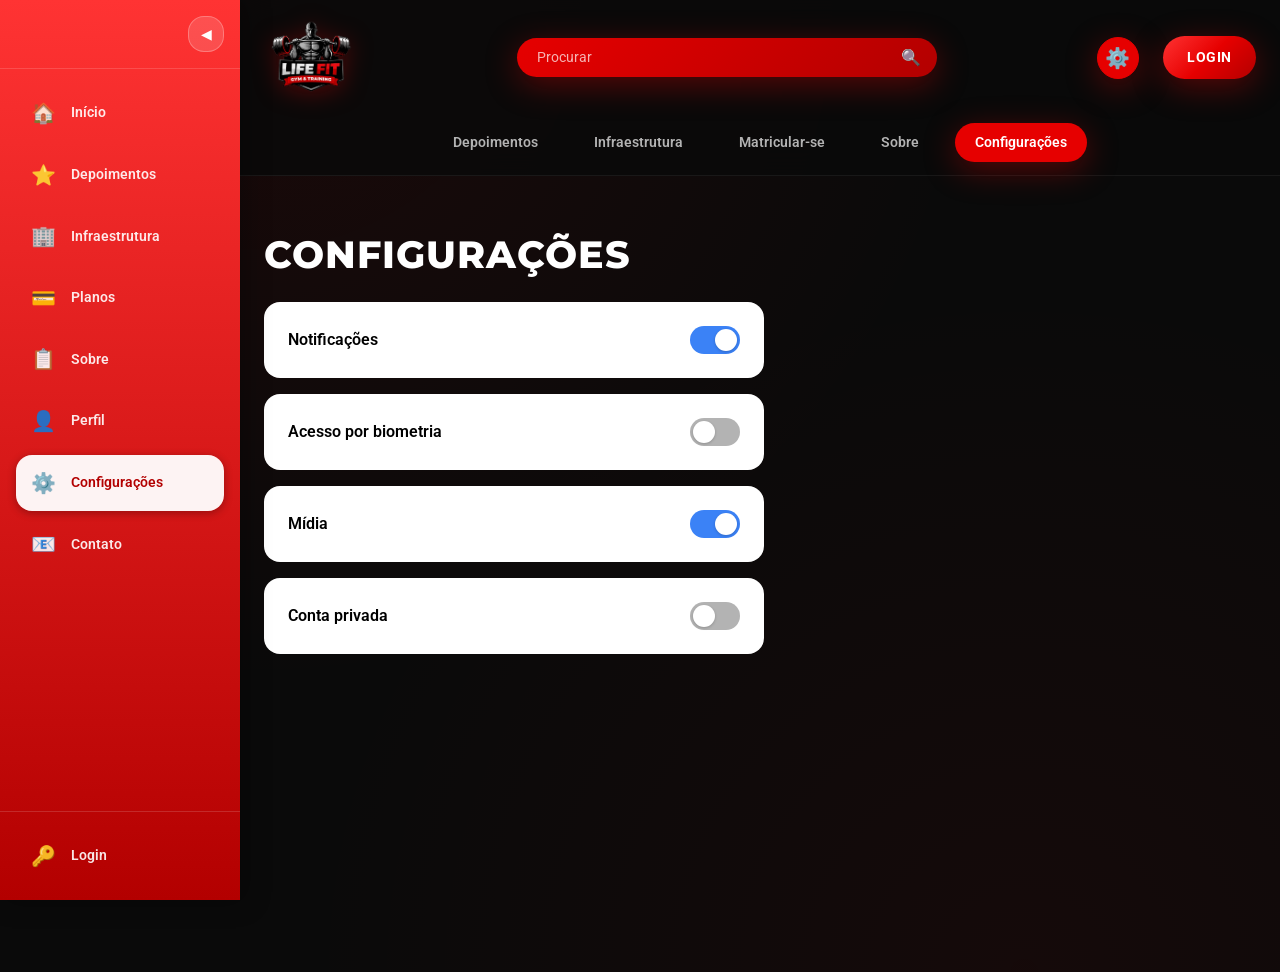
==== commit 5c9ce82d: "feat: menu lateral esquerdo rebativel com icone de casa" ====
--- a/pages/configuracoes.html
+++ b/pages/configuracoes.html
@@ -12,9 +12,10 @@
   <link rel="stylesheet" href="../css/style.css">
   <link rel="stylesheet" href="../css/responsive.css">
 </head>
-<body class="has-bottom-nav">
+<body class="has-bottom-nav" data-page="configuracoes">
 
   <div class="app-layout">
+    <aside class="sidebar" id="sidebar" aria-label="Menu lateral"></aside>
     <div class="app-main">
       <header class="header">
         <div class="header__top">
@@ -81,15 +82,9 @@
         </ul>
       </nav>
     </div>
-    <aside class="sidebar">
-      <div class="sidebar__search">🔍</div>
-      <div class="sidebar__bottom">
-        <a href="configuracoes.html" class="sidebar__icon-btn sidebar__icon-btn--active" title="Configurações">⚙️</a>
-        <a href="perfil.html" class="sidebar__avatar">👤</a>
-      </div>
-    </aside>
   </div>
 
+  <script src="../js/sidebar.js"></script>
   <script src="../js/main.js"></script>
   <script src="../js/configuracoes.js"></script>
 </body>
--- a/css/variables.css
+++ b/css/variables.css
@@ -38,7 +38,8 @@
   --shadow-lg: 0 16px 48px rgba(0, 0, 0, 0.5);
   --shadow-red: 0 8px 32px var(--color-red-glow);
 
-  --sidebar-width: 72px;
+  --sidebar-width: 240px;
+  --sidebar-width-collapsed: 76px;
   --header-height: 88px;
   --bottom-nav-height: 72px;
   --container-width: 1140px;
--- a/css/style.css
+++ b/css/style.css
@@ -16,7 +16,7 @@
   padding-bottom: var(--bottom-nav-height);
 }
 
-/* Layout com sidebar vermelha (desktop) */
+/* Layout com sidebar esquerda rebatível */
 .app-layout {
   display: flex;
   min-height: 100vh;
@@ -25,6 +25,12 @@
 .app-main {
   flex: 1;
   min-width: 0;
+  margin-left: var(--sidebar-width);
+  transition: margin-left 0.3s ease;
+}
+
+.app-layout--collapsed .app-main {
+  margin-left: var(--sidebar-width-collapsed);
 }
 
 .sidebar {
@@ -32,80 +38,122 @@
   width: var(--sidebar-width);
   background: linear-gradient(180deg, var(--color-red-light) 0%, var(--color-red-dark) 100%);
   flex-direction: column;
-  align-items: center;
-  justify-content: space-between;
-  padding: var(--space-lg) 0;
   position: fixed;
-  right: 0;
+  left: 0;
   top: 0;
   bottom: 0;
-  z-index: 100;
-  box-shadow: -4px 0 24px rgba(0, 0, 0, 0.3);
-}
-
-.sidebar__search {
-  width: 44px;
-  height: 44px;
-  background: rgba(255, 255, 255, 0.95);
-  border-radius: var(--radius-md);
-  display: flex;
-  align-items: center;
-  justify-content: center;
-  font-size: 1.1rem;
-  transition: transform 0.2s, box-shadow 0.2s;
-  cursor: pointer;
-}
-
-.sidebar__search:hover {
-  transform: scale(1.08);
-  box-shadow: var(--shadow-sm);
-}
-
-.sidebar__avatar {
-  width: 44px;
-  height: 44px;
-  border-radius: 50%;
-  background: rgba(0, 0, 0, 0.3);
-  border: 2px solid rgba(255, 255, 255, 0.8);
-  display: flex;
-  align-items: center;
-  justify-content: center;
-  font-size: 1.1rem;
-  transition: transform 0.2s;
-}
-
-.sidebar__avatar:hover {
-  transform: scale(1.1);
-}
-
-.sidebar__bottom {
-  display: flex;
-  flex-direction: column;
-  gap: var(--space-sm);
-  align-items: center;
-}
-
-.sidebar__icon-btn {
-  width: 44px;
-  height: 44px;
+  z-index: 600;
+  box-shadow: 4px 0 24px rgba(0, 0, 0, 0.35);
+  transition: width 0.3s ease;
+  overflow: hidden;
+}
+
+.sidebar--collapsed {
+  width: var(--sidebar-width-collapsed);
+}
+
+.sidebar__header {
+  display: flex;
+  justify-content: flex-end;
+  padding: var(--space-sm);
+  border-bottom: 1px solid rgba(255, 255, 255, 0.15);
+}
+
+.sidebar__toggle {
+  width: 36px;
+  height: 36px;
   border-radius: var(--radius-md);
   background: rgba(255, 255, 255, 0.15);
-  border: 1px solid rgba(255, 255, 255, 0.3);
+  border: 1px solid rgba(255, 255, 255, 0.25);
+  color: var(--color-white);
   display: flex;
   align-items: center;
   justify-content: center;
-  font-size: 1.2rem;
-  transition: all 0.2s;
-}
-
-.sidebar__icon-btn:hover {
+  transition: background 0.2s, transform 0.2s;
+  flex-shrink: 0;
+}
+
+.sidebar__toggle:hover {
+  background: rgba(255, 255, 255, 0.3);
+}
+
+.sidebar__toggle-icon {
+  display: block;
+  font-size: 0.85rem;
+  transition: transform 0.3s ease;
+}
+
+.sidebar--collapsed .sidebar__toggle-icon {
+  transform: rotate(180deg);
+}
+
+.sidebar__nav {
+  flex: 1;
+  padding: var(--space-sm);
+  display: flex;
+  flex-direction: column;
+  gap: 0.35rem;
+  overflow-y: auto;
+}
+
+.sidebar__footer {
+  padding: var(--space-sm);
+  border-top: 1px solid rgba(255, 255, 255, 0.15);
+}
+
+.sidebar__link {
+  display: flex;
+  align-items: center;
+  gap: 0.85rem;
+  padding: 0.75rem 0.85rem;
+  border-radius: var(--radius-md);
+  color: rgba(255, 255, 255, 0.9);
+  font-weight: 600;
+  font-size: 0.9rem;
+  transition: background 0.2s, transform 0.2s;
+  white-space: nowrap;
+}
+
+.sidebar__link:hover {
+  background: rgba(255, 255, 255, 0.15);
+  transform: translateX(3px);
+}
+
+.sidebar__link--active {
   background: rgba(255, 255, 255, 0.95);
-  transform: scale(1.08);
-}
-
-.sidebar__icon-btn--active {
-  background: rgba(255, 255, 255, 0.95);
+  color: var(--color-red-dark);
   box-shadow: var(--shadow-sm);
+}
+
+.sidebar__link-icon {
+  font-size: 1.25rem;
+  width: 28px;
+  text-align: center;
+  flex-shrink: 0;
+}
+
+.sidebar__link-text {
+  transition: opacity 0.2s ease;
+}
+
+.sidebar--collapsed .sidebar__link {
+  justify-content: center;
+  padding: 0.75rem 0.5rem;
+}
+
+.sidebar--collapsed .sidebar__link-text {
+  opacity: 0;
+  width: 0;
+  overflow: hidden;
+}
+
+.sidebar--collapsed .sidebar__header {
+  justify-content: center;
+  padding: var(--space-sm) 0.35rem;
+}
+
+.sidebar--collapsed .sidebar__link:hover {
+  transform: none;
 }
 
 .container {
--- a/css/responsive.css
+++ b/css/responsive.css
@@ -5,14 +5,50 @@
     display: flex;
   }
 
-  .app-main {
-    margin-right: var(--sidebar-width);
+  .menu-toggle {
+    display: none;
   }
 }
 
-@media (max-width: 1024px) {
-  :root {
-    --logo-height: 72px;
+@media (max-width: 1023px) {
+  .app-main {
+    margin-left: 0 !important;
+  }
+
+  .sidebar {
+    display: flex;
+    width: var(--sidebar-width) !important;
+    transform: translateX(-100%);
+    transition: transform 0.3s ease;
+  }
+
+  .sidebar.sidebar--collapsed {
+    width: var(--sidebar-width) !important;
+  }
+
+  .sidebar.sidebar--collapsed .sidebar__link-text {
+    opacity: 1;
+    width: auto;
+  }
+
+  .sidebar.sidebar--collapsed .sidebar__link {
+    justify-content: flex-start;
+  }
+
+  .sidebar.sidebar--mobile-open {
+    transform: translateX(0);
+  }
+
+  .sidebar-overlay {
+    display: none;
+    position: fixed;
+    inset: 0;
+    background: rgba(0, 0, 0, 0.6);
+    z-index: 550;
+  }
+
+  .sidebar-overlay--visible {
+    display: block;
   }
 
   .plans-grid,
@@ -37,10 +73,6 @@
 }
 
 @media (max-width: 768px) {
-  :root {
-    --logo-height: 64px;
-  }
-
   .bottom-nav {
     display: block;
   }
